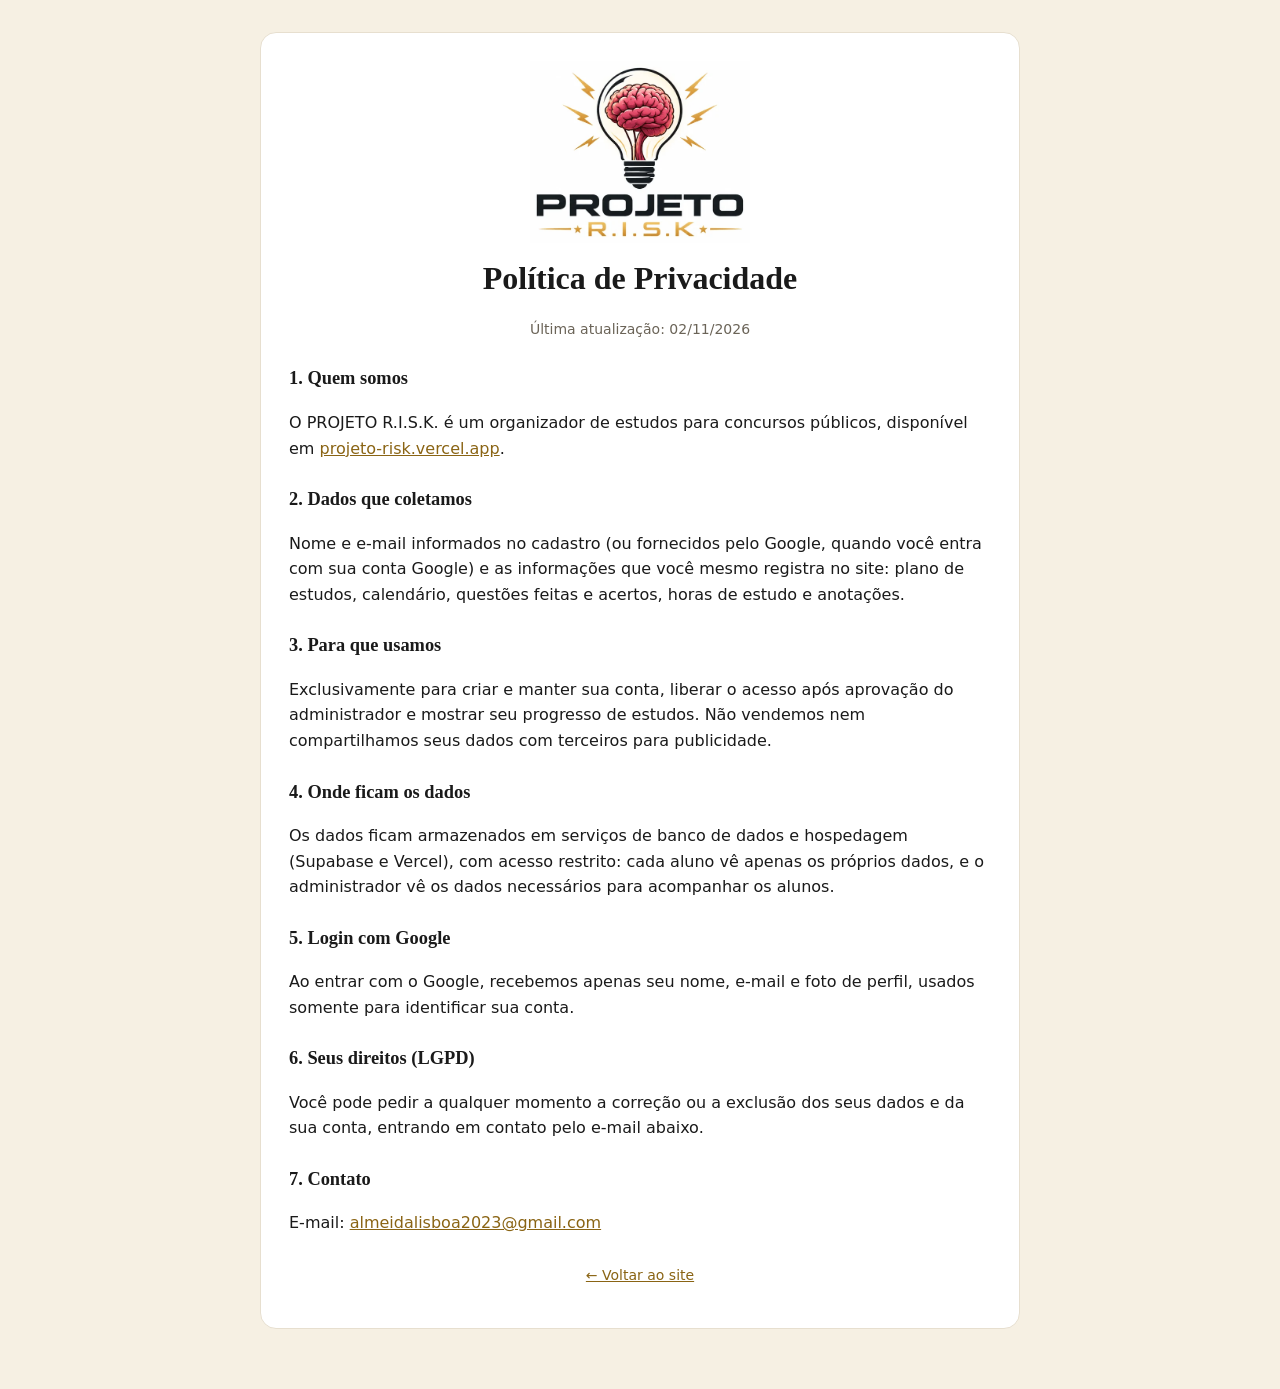
==== privacidade.html @ a3d70951 "Add files via upload" ====
<!doctype html>
<html lang="pt-BR">
<head>
  <meta charset="utf-8">
  <meta name="viewport" content="width=device-width, initial-scale=1">
  <title>Política de Privacidade · PROJETO R.I.S.K.</title>
  <link rel="icon" href="img/icon-64.png" type="image/png">
  <style>
    body { margin: 0; background: #F6F0E3; color: #1A1A1A; font: 16px/1.6 system-ui, sans-serif; }
    main { max-width: 760px; margin: 0 auto; padding: 32px 16px 60px; }
    .card { background: #fff; border: 1px solid #E7DFCF; border-radius: 16px; padding: 28px; }
    img { width: 220px; display: block; margin: 0 auto 10px; }
    h1 { font-family: Georgia, serif; text-align: center; margin: 0 0 4px; }
    h2 { font-family: Georgia, serif; font-size: 1.15rem; margin: 24px 0 6px; }
    .muted { color: #6B6458; text-align: center; font-size: 14px; }
    a { color: #8a6414; }
  </style>
</head>
<body>
<main><div class="card">
  <img src="img/logo-claro.webp" alt="PROJETO R.I.S.K.">
  <h1>Política de Privacidade</h1>
  <p class="muted">Última atualização: 02/11/2026</p>

  <h2>1. Quem somos</h2>
  <p>O PROJETO R.I.S.K. é um organizador de estudos para concursos públicos, disponível em <a href="https://projeto-risk.vercel.app">projeto-risk.vercel.app</a>.</p>

  <h2>2. Dados que coletamos</h2>
  <p>Nome e e-mail informados no cadastro (ou fornecidos pelo Google, quando você entra com sua conta Google) e as informações que você mesmo registra no site: plano de estudos, calendário, questões feitas e acertos, horas de estudo e anotações.</p>

  <h2>3. Para que usamos</h2>
  <p>Exclusivamente para criar e manter sua conta, liberar o acesso após aprovação do administrador e mostrar seu progresso de estudos. Não vendemos nem compartilhamos seus dados com terceiros para publicidade.</p>

  <h2>4. Onde ficam os dados</h2>
  <p>Os dados ficam armazenados em serviços de banco de dados e hospedagem (Supabase e Vercel), com acesso restrito: cada aluno vê apenas os próprios dados, e o administrador vê os dados necessários para acompanhar os alunos.</p>

  <h2>5. Login com Google</h2>
  <p>Ao entrar com o Google, recebemos apenas seu nome, e-mail e foto de perfil, usados somente para identificar sua conta.</p>

  <h2>6. Seus direitos (LGPD)</h2>
  <p>Você pode pedir a qualquer momento a correção ou a exclusão dos seus dados e da sua conta, entrando em contato pelo e-mail abaixo.</p>

  <h2>7. Contato</h2>
  <p>E-mail: <a href="mailto:almeidalisboa2023@gmail.com">almeidalisboa2023@gmail.com</a></p>

  <p class="muted" style="margin-top:28px"><a href="./">← Voltar ao site</a></p>
</div></main>
</body>
</html>
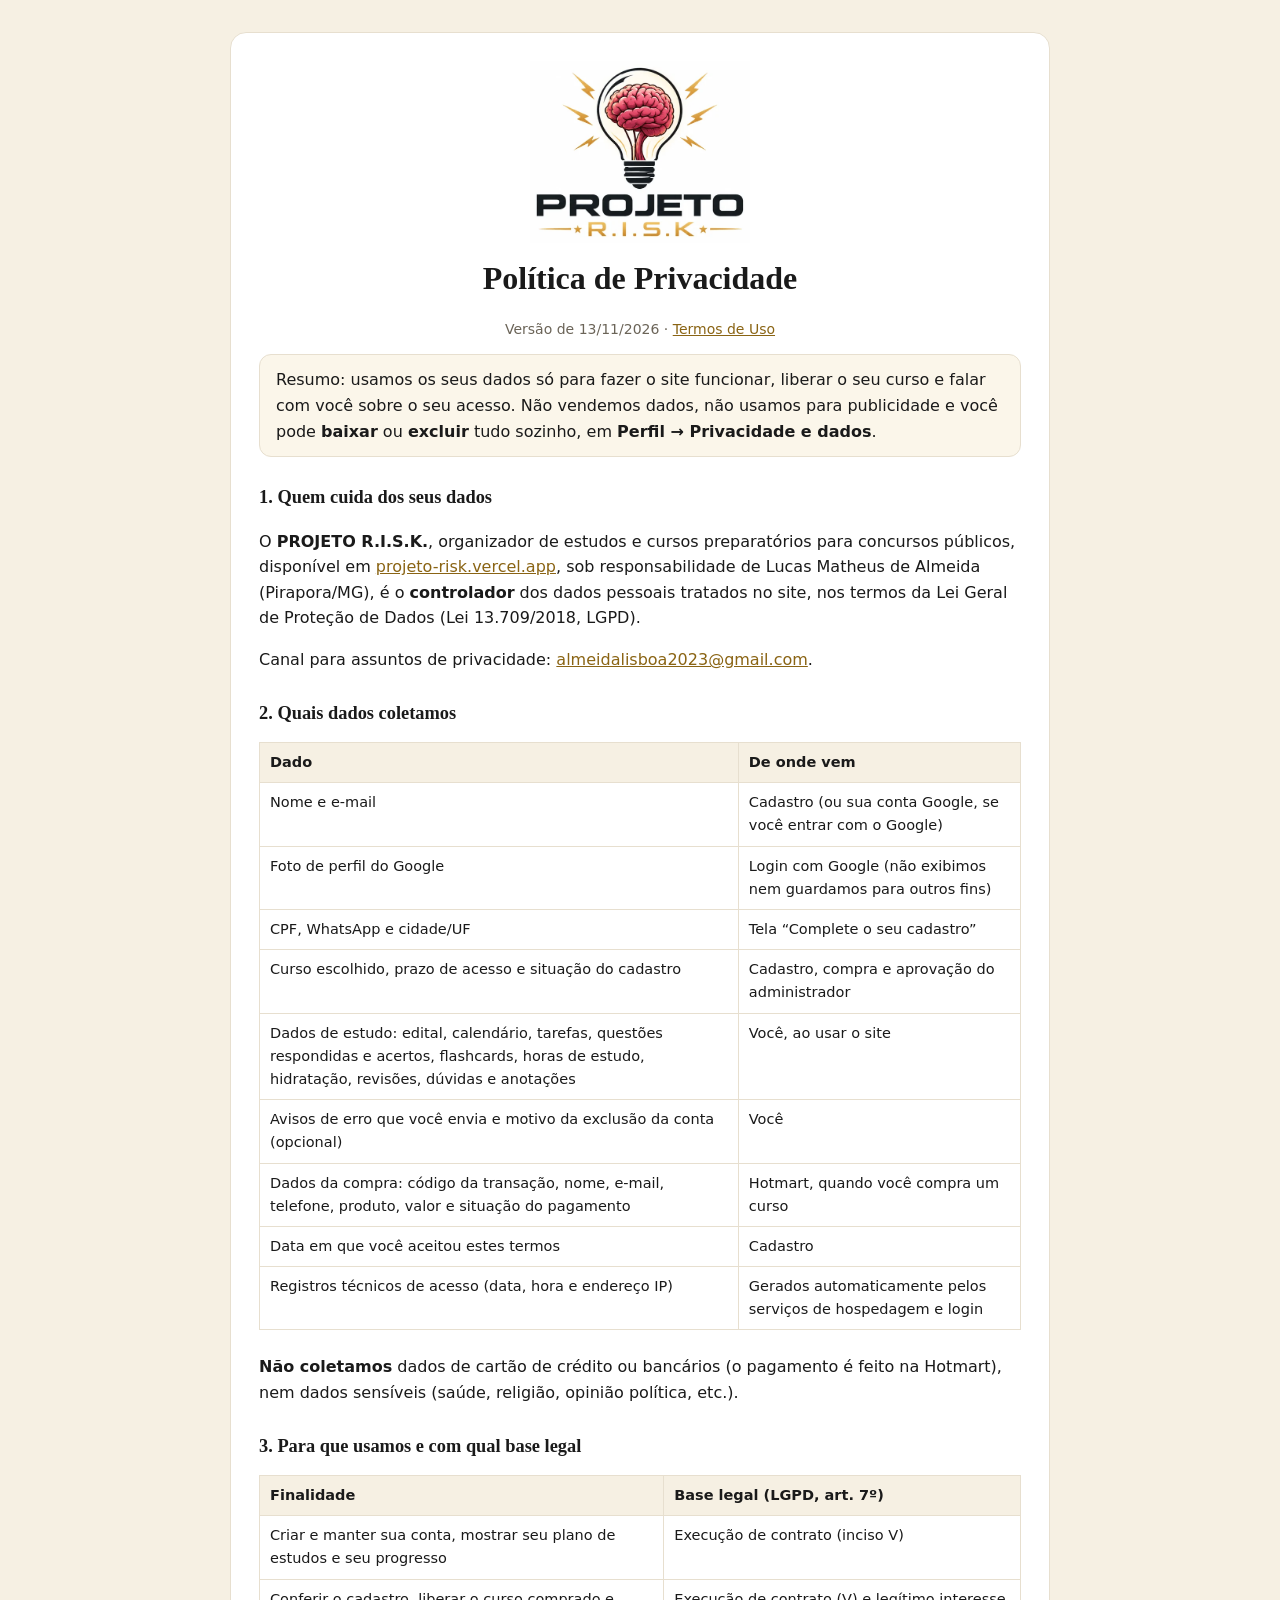
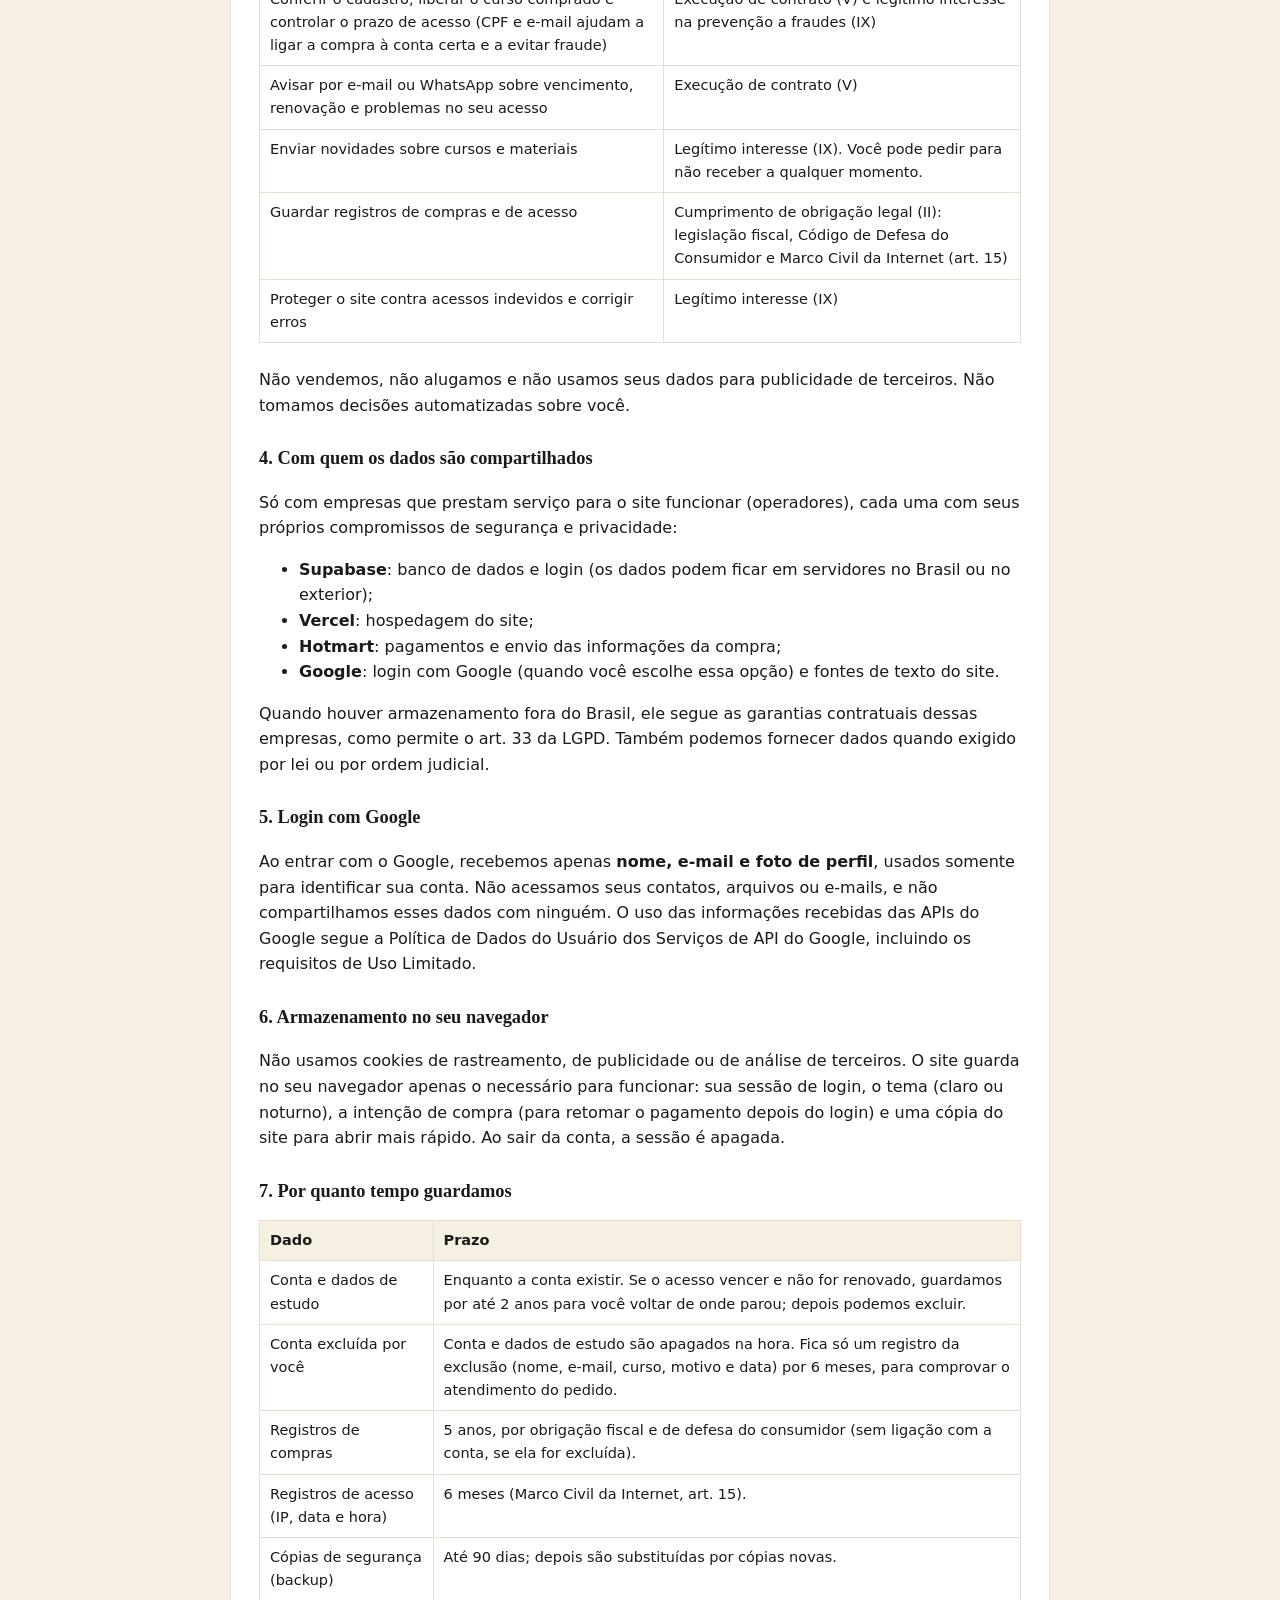
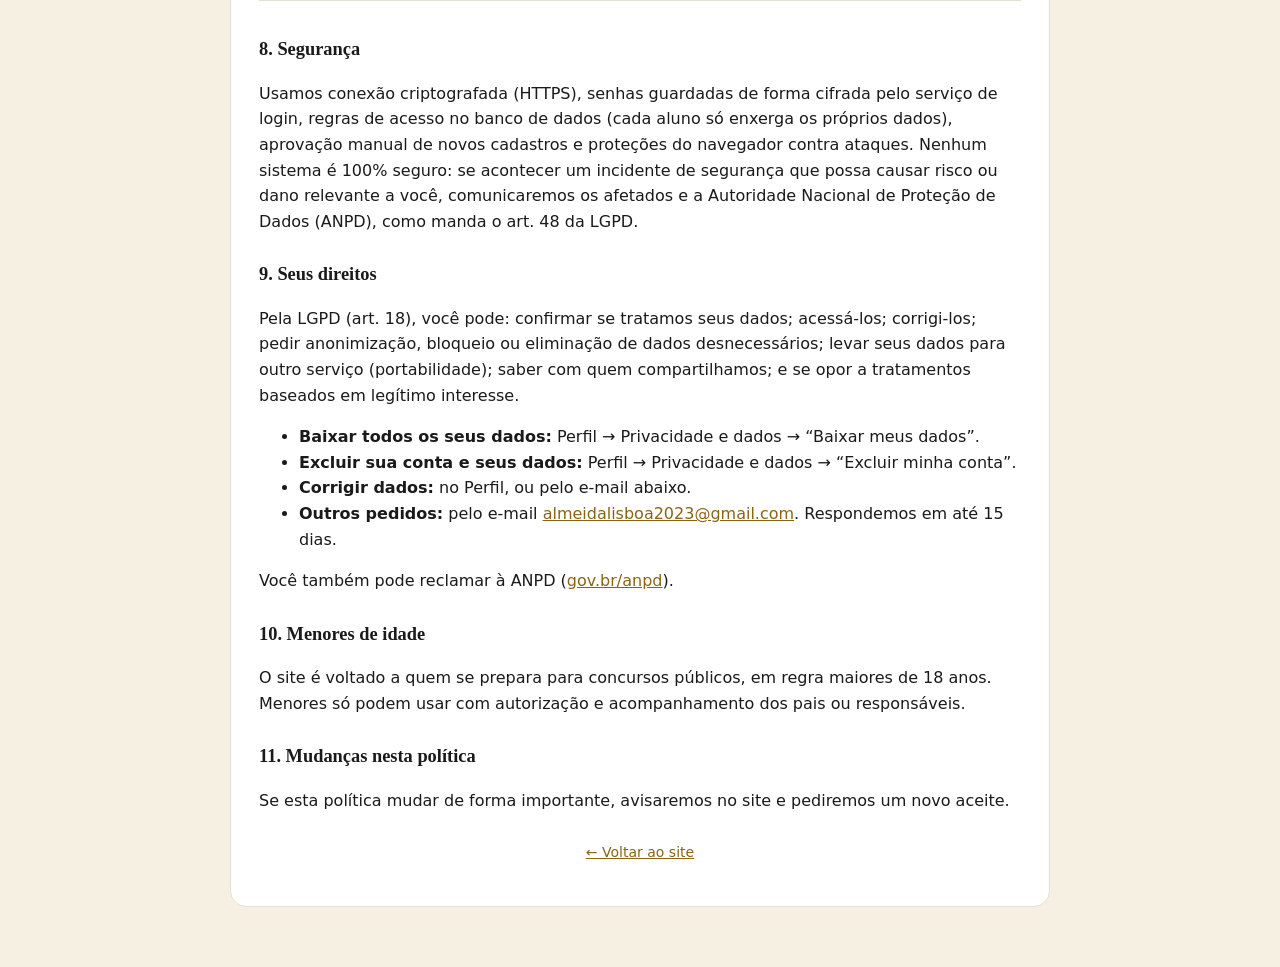
==== commit 01fb0504: "Add files via upload" ====
--- a/privacidade.html
+++ b/privacidade.html
@@ -7,41 +7,103 @@
   <link rel="icon" href="img/icon-64.png" type="image/png">
   <style>
     body { margin: 0; background: #F6F0E3; color: #1A1A1A; font: 16px/1.6 system-ui, sans-serif; }
-    main { max-width: 760px; margin: 0 auto; padding: 32px 16px 60px; }
+    main { max-width: 820px; margin: 0 auto; padding: 32px 16px 60px; }
     .card { background: #fff; border: 1px solid #E7DFCF; border-radius: 16px; padding: 28px; }
     img { width: 220px; display: block; margin: 0 auto 10px; }
     h1 { font-family: Georgia, serif; text-align: center; margin: 0 0 4px; }
-    h2 { font-family: Georgia, serif; font-size: 1.15rem; margin: 24px 0 6px; }
+    h2 { font-family: Georgia, serif; font-size: 1.15rem; margin: 26px 0 6px; }
     .muted { color: #6B6458; text-align: center; font-size: 14px; }
     a { color: #8a6414; }
+    table { width: 100%; border-collapse: collapse; font-size: 14.5px; margin: 8px 0; }
+    th, td { border: 1px solid #E7DFCF; padding: 8px 10px; text-align: left; vertical-align: top; }
+    th { background: #F6F0E3; }
+    .tw { overflow-x: auto; }
+    .box { background: #FBF6EA; border: 1px solid #E7DFCF; border-radius: 12px; padding: 12px 16px; margin: 10px 0; }
   </style>
 </head>
 <body>
 <main><div class="card">
   <img src="img/logo-claro.webp" alt="PROJETO R.I.S.K.">
   <h1>Política de Privacidade</h1>
-  <p class="muted">Última atualização: 02/11/2026</p>
+  <p class="muted">Versão de 13/11/2026 · <a href="termos.html">Termos de Uso</a></p>
 
-  <h2>1. Quem somos</h2>
-  <p>O PROJETO R.I.S.K. é um organizador de estudos para concursos públicos, disponível em <a href="https://projeto-risk.vercel.app">projeto-risk.vercel.app</a>.</p>
+  <div class="box">Resumo: usamos os seus dados só para fazer o site funcionar, liberar o seu curso e falar com você sobre o seu acesso. Não vendemos dados, não usamos para publicidade e você pode <b>baixar</b> ou <b>excluir</b> tudo sozinho, em <b>Perfil → Privacidade e dados</b>.</div>
 
-  <h2>2. Dados que coletamos</h2>
-  <p>Nome e e-mail informados no cadastro (ou fornecidos pelo Google, quando você entra com sua conta Google) e as informações que você mesmo registra no site: plano de estudos, calendário, questões feitas e acertos, horas de estudo e anotações.</p>
+  <h2>1. Quem cuida dos seus dados</h2>
+  <p>O <b>PROJETO R.I.S.K.</b>, organizador de estudos e cursos preparatórios para concursos públicos, disponível em <a href="https://projeto-risk.vercel.app">projeto-risk.vercel.app</a>, sob responsabilidade de Lucas Matheus de Almeida (Pirapora/MG), é o <b>controlador</b> dos dados pessoais tratados no site, nos termos da Lei Geral de Proteção de Dados (Lei 13.709/2018, LGPD).</p>
+  <p>Canal para assuntos de privacidade: <a href="mailto:almeidalisboa2023@gmail.com">almeidalisboa2023@gmail.com</a>.</p>
 
-  <h2>3. Para que usamos</h2>
-  <p>Exclusivamente para criar e manter sua conta, liberar o acesso após aprovação do administrador e mostrar seu progresso de estudos. Não vendemos nem compartilhamos seus dados com terceiros para publicidade.</p>
+  <h2>2. Quais dados coletamos</h2>
+  <div class="tw"><table>
+    <tr><th>Dado</th><th>De onde vem</th></tr>
+    <tr><td>Nome e e-mail</td><td>Cadastro (ou sua conta Google, se você entrar com o Google)</td></tr>
+    <tr><td>Foto de perfil do Google</td><td>Login com Google (não exibimos nem guardamos para outros fins)</td></tr>
+    <tr><td>CPF, WhatsApp e cidade/UF</td><td>Tela “Complete o seu cadastro”</td></tr>
+    <tr><td>Curso escolhido, prazo de acesso e situação do cadastro</td><td>Cadastro, compra e aprovação do administrador</td></tr>
+    <tr><td>Dados de estudo: edital, calendário, tarefas, questões respondidas e acertos, flashcards, horas de estudo, hidratação, revisões, dúvidas e anotações</td><td>Você, ao usar o site</td></tr>
+    <tr><td>Avisos de erro que você envia e motivo da exclusão da conta (opcional)</td><td>Você</td></tr>
+    <tr><td>Dados da compra: código da transação, nome, e-mail, telefone, produto, valor e situação do pagamento</td><td>Hotmart, quando você compra um curso</td></tr>
+    <tr><td>Data em que você aceitou estes termos</td><td>Cadastro</td></tr>
+    <tr><td>Registros técnicos de acesso (data, hora e endereço IP)</td><td>Gerados automaticamente pelos serviços de hospedagem e login</td></tr>
+  </table></div>
+  <p><b>Não coletamos</b> dados de cartão de crédito ou bancários (o pagamento é feito na Hotmart), nem dados sensíveis (saúde, religião, opinião política, etc.).</p>
 
-  <h2>4. Onde ficam os dados</h2>
-  <p>Os dados ficam armazenados em serviços de banco de dados e hospedagem (Supabase e Vercel), com acesso restrito: cada aluno vê apenas os próprios dados, e o administrador vê os dados necessários para acompanhar os alunos.</p>
+  <h2>3. Para que usamos e com qual base legal</h2>
+  <div class="tw"><table>
+    <tr><th>Finalidade</th><th>Base legal (LGPD, art. 7º)</th></tr>
+    <tr><td>Criar e manter sua conta, mostrar seu plano de estudos e seu progresso</td><td>Execução de contrato (inciso V)</td></tr>
+    <tr><td>Conferir o cadastro, liberar o curso comprado e controlar o prazo de acesso (CPF e e-mail ajudam a ligar a compra à conta certa e a evitar fraude)</td><td>Execução de contrato (V) e legítimo interesse na prevenção a fraudes (IX)</td></tr>
+    <tr><td>Avisar por e-mail ou WhatsApp sobre vencimento, renovação e problemas no seu acesso</td><td>Execução de contrato (V)</td></tr>
+    <tr><td>Enviar novidades sobre cursos e materiais</td><td>Legítimo interesse (IX). Você pode pedir para não receber a qualquer momento.</td></tr>
+    <tr><td>Guardar registros de compras e de acesso</td><td>Cumprimento de obrigação legal (II): legislação fiscal, Código de Defesa do Consumidor e Marco Civil da Internet (art. 15)</td></tr>
+    <tr><td>Proteger o site contra acessos indevidos e corrigir erros</td><td>Legítimo interesse (IX)</td></tr>
+  </table></div>
+  <p>Não vendemos, não alugamos e não usamos seus dados para publicidade de terceiros. Não tomamos decisões automatizadas sobre você.</p>
+
+  <h2>4. Com quem os dados são compartilhados</h2>
+  <p>Só com empresas que prestam serviço para o site funcionar (operadores), cada uma com seus próprios compromissos de segurança e privacidade:</p>
+  <ul>
+    <li><b>Supabase</b>: banco de dados e login (os dados podem ficar em servidores no Brasil ou no exterior);</li>
+    <li><b>Vercel</b>: hospedagem do site;</li>
+    <li><b>Hotmart</b>: pagamentos e envio das informações da compra;</li>
+    <li><b>Google</b>: login com Google (quando você escolhe essa opção) e fontes de texto do site.</li>
+  </ul>
+  <p>Quando houver armazenamento fora do Brasil, ele segue as garantias contratuais dessas empresas, como permite o art. 33 da LGPD. Também podemos fornecer dados quando exigido por lei ou por ordem judicial.</p>
 
   <h2>5. Login com Google</h2>
-  <p>Ao entrar com o Google, recebemos apenas seu nome, e-mail e foto de perfil, usados somente para identificar sua conta.</p>
+  <p>Ao entrar com o Google, recebemos apenas <b>nome, e-mail e foto de perfil</b>, usados somente para identificar sua conta. Não acessamos seus contatos, arquivos ou e-mails, e não compartilhamos esses dados com ninguém. O uso das informações recebidas das APIs do Google segue a Política de Dados do Usuário dos Serviços de API do Google, incluindo os requisitos de Uso Limitado.</p>
 
-  <h2>6. Seus direitos (LGPD)</h2>
-  <p>Você pode pedir a qualquer momento a correção ou a exclusão dos seus dados e da sua conta, entrando em contato pelo e-mail abaixo.</p>
+  <h2>6. Armazenamento no seu navegador</h2>
+  <p>Não usamos cookies de rastreamento, de publicidade ou de análise de terceiros. O site guarda no seu navegador apenas o necessário para funcionar: sua sessão de login, o tema (claro ou noturno), a intenção de compra (para retomar o pagamento depois do login) e uma cópia do site para abrir mais rápido. Ao sair da conta, a sessão é apagada.</p>
 
-  <h2>7. Contato</h2>
-  <p>E-mail: <a href="mailto:almeidalisboa2023@gmail.com">almeidalisboa2023@gmail.com</a></p>
+  <h2>7. Por quanto tempo guardamos</h2>
+  <div class="tw"><table>
+    <tr><th>Dado</th><th>Prazo</th></tr>
+    <tr><td>Conta e dados de estudo</td><td>Enquanto a conta existir. Se o acesso vencer e não for renovado, guardamos por até 2 anos para você voltar de onde parou; depois podemos excluir.</td></tr>
+    <tr><td>Conta excluída por você</td><td>Conta e dados de estudo são apagados na hora. Fica só um registro da exclusão (nome, e-mail, curso, motivo e data) por 6 meses, para comprovar o atendimento do pedido.</td></tr>
+    <tr><td>Registros de compras</td><td>5 anos, por obrigação fiscal e de defesa do consumidor (sem ligação com a conta, se ela for excluída).</td></tr>
+    <tr><td>Registros de acesso (IP, data e hora)</td><td>6 meses (Marco Civil da Internet, art. 15).</td></tr>
+    <tr><td>Cópias de segurança (backup)</td><td>Até 90 dias; depois são substituídas por cópias novas.</td></tr>
+  </table></div>
+
+  <h2>8. Segurança</h2>
+  <p>Usamos conexão criptografada (HTTPS), senhas guardadas de forma cifrada pelo serviço de login, regras de acesso no banco de dados (cada aluno só enxerga os próprios dados), aprovação manual de novos cadastros e proteções do navegador contra ataques. Nenhum sistema é 100% seguro: se acontecer um incidente de segurança que possa causar risco ou dano relevante a você, comunicaremos os afetados e a Autoridade Nacional de Proteção de Dados (ANPD), como manda o art. 48 da LGPD.</p>
+
+  <h2>9. Seus direitos</h2>
+  <p>Pela LGPD (art. 18), você pode: confirmar se tratamos seus dados; acessá-los; corrigi-los; pedir anonimização, bloqueio ou eliminação de dados desnecessários; levar seus dados para outro serviço (portabilidade); saber com quem compartilhamos; e se opor a tratamentos baseados em legítimo interesse.</p>
+  <ul>
+    <li><b>Baixar todos os seus dados:</b> Perfil → Privacidade e dados → “Baixar meus dados”.</li>
+    <li><b>Excluir sua conta e seus dados:</b> Perfil → Privacidade e dados → “Excluir minha conta”.</li>
+    <li><b>Corrigir dados:</b> no Perfil, ou pelo e-mail abaixo.</li>
+    <li><b>Outros pedidos:</b> pelo e-mail <a href="mailto:almeidalisboa2023@gmail.com">almeidalisboa2023@gmail.com</a>. Respondemos em até 15 dias.</li>
+  </ul>
+  <p>Você também pode reclamar à ANPD (<a href="https://www.gov.br/anpd" target="_blank" rel="noopener">gov.br/anpd</a>).</p>
+
+  <h2>10. Menores de idade</h2>
+  <p>O site é voltado a quem se prepara para concursos públicos, em regra maiores de 18 anos. Menores só podem usar com autorização e acompanhamento dos pais ou responsáveis.</p>
+
+  <h2>11. Mudanças nesta política</h2>
+  <p>Se esta política mudar de forma importante, avisaremos no site e pediremos um novo aceite.</p>
 
   <p class="muted" style="margin-top:28px"><a href="./">← Voltar ao site</a></p>
 </div></main>
